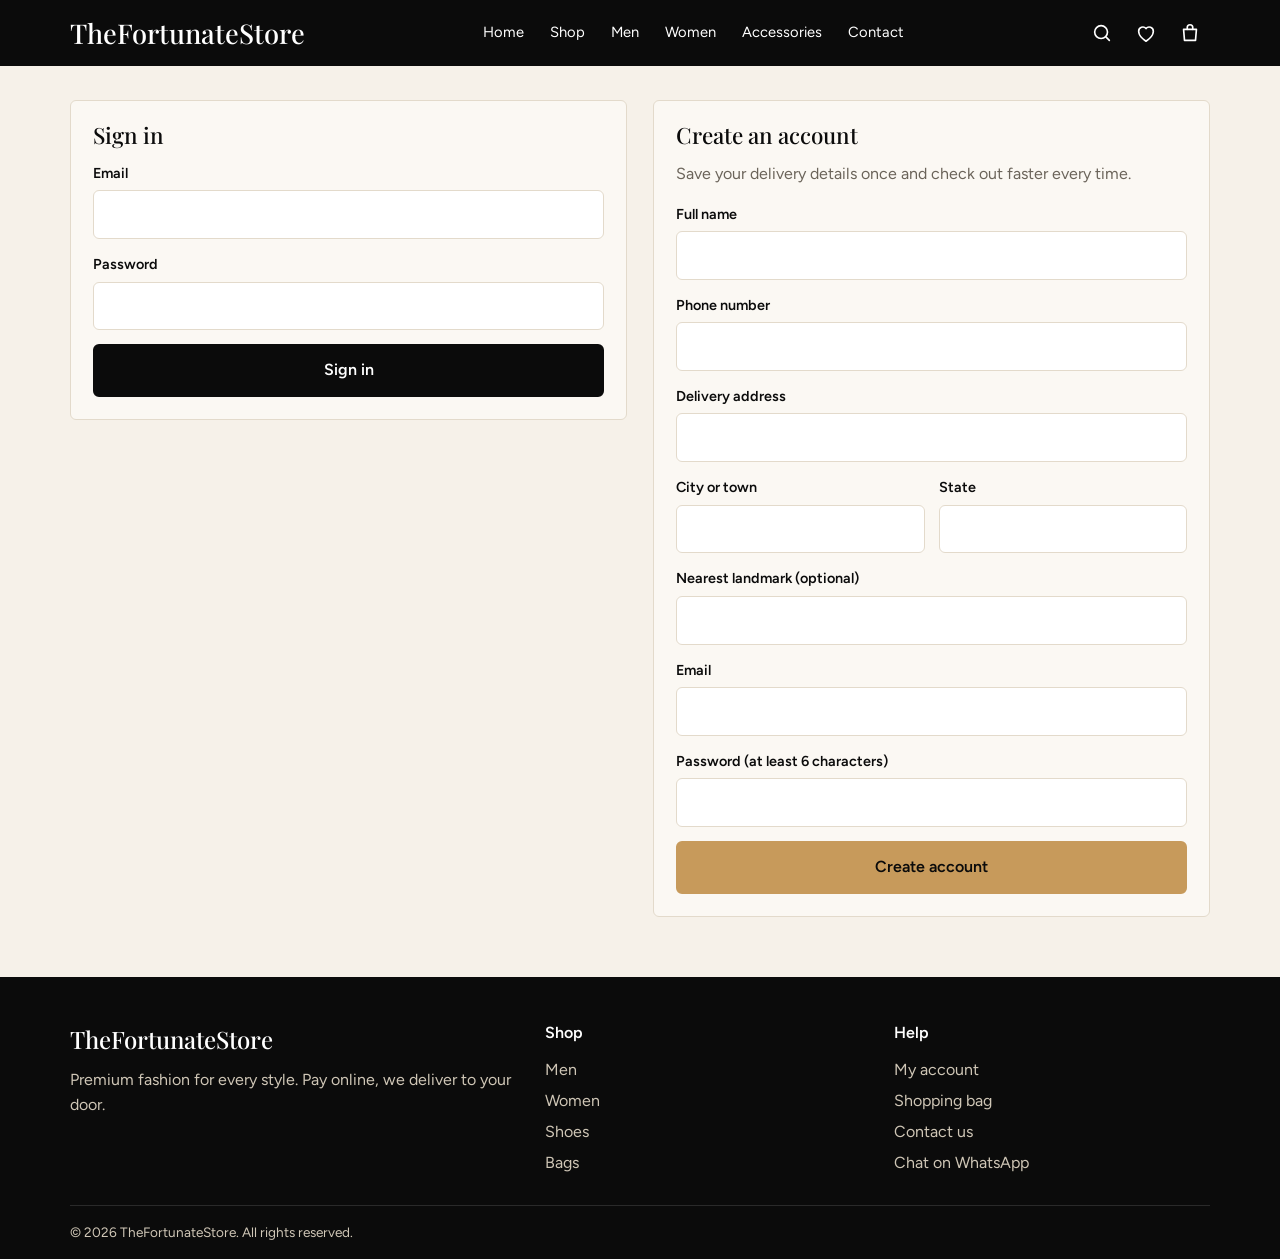
==== account.html @ ab5afd3c "first commit" ====
<!doctype html>
<html lang="en">
<head>
<meta charset="utf-8">
<meta name="viewport" content="width=device-width,initial-scale=1">
<title>My account | TheFortunateStore</title>
<link rel="preconnect" href="https://fonts.googleapis.com"><link rel="preconnect" href="https://fonts.gstatic.com" crossorigin>
<link href="https://fonts.googleapis.com/css2?family=Playfair+Display:wght@500;600&family=Figtree:wght@400;500;600;700&display=swap" rel="stylesheet">
<link rel="stylesheet" href="css/style.css">
</head>
<body>
<div id="hdr"></div>
<div class="wrap" id="main"></div>
<div id="ftr"></div>
<script src="js/config.js"></script>
<script src="js/products.js"></script>
<script src="js/app.js"></script>
<script>
const qs = new URLSearchParams(location.search);
const next = qs.get("next");
const goNext = () => { location.href = next === "cart" ? "cart.html" : "account.html"; };
const val = id => $("#" + id).value.trim();
const showMsg = (id, m) => { const e = $("#" + id); e.textContent = m; e.style.display = "block"; };

const addressFields = (u = {}) => `
  <div class="field"><label for="address">Delivery address</label><input id="address" value="${esc(u.address || "")}" autocomplete="street-address"></div>
  <div class="two">
    <div class="field"><label for="city">City or town</label><input id="city" value="${esc(u.city || "")}"></div>
    <div class="field"><label for="state">State</label><input id="state" value="${esc(u.state || "")}"></div>
  </div>
  <div class="field"><label for="landmark">Nearest landmark (optional)</label><input id="landmark" value="${esc(u.landmark || "")}"></div>`;
const profileFields = (u = {}) => `
  <div class="field"><label for="name">Full name</label><input id="name" value="${esc(u.name || "")}" autocomplete="name"></div>
  <div class="field"><label for="phone">Phone number</label><input id="phone" type="tel" value="${esc(u.phone || "")}" autocomplete="tel"></div>`;

function signedOut() {
  $("#main").innerHTML = `<div class="signed">
    <div class="box"><h2>Sign in</h2>
      <div id="e1" class="msg err" style="display:none"></div>
      <form id="login" novalidate>
        <div class="field"><label for="le">Email</label><input id="le" type="email" autocomplete="email"></div>
        <div class="field"><label for="lp">Password</label><input id="lp" type="password" autocomplete="current-password"></div>
        <button class="btn dark block" type="submit">Sign in</button>
      </form></div>
    <div class="box"><h2>Create an account</h2>
      <p class="muted" style="margin-bottom:16px">Save your delivery details once and check out faster every time.</p>
      <div id="e2" class="msg err" style="display:none"></div>
      <form id="signup" novalidate>
        ${profileFields()}${addressFields()}
        <div class="field"><label for="se">Email</label><input id="se" type="email" autocomplete="email"></div>
        <div class="field"><label for="sp">Password (at least 6 characters)</label><input id="sp" type="password" autocomplete="new-password"></div>
        <button class="btn block" type="submit">Create account</button>
      </form></div></div>`;
  $("#login").onsubmit = async e => {
    e.preventDefault();
    const email = val("le").toLowerCase(), u = users()[email];
    if (!u || u.hash !== await sha(val("lp"))) return showMsg("e1", "That email and password don't match. Check both and try again, or create an account.");
    LS.set("session", email); goNext();
  };
  $("#signup").onsubmit = async e => {
    e.preventDefault();
    const d = { name: val("name"), phone: val("phone"), state: val("state"), address: val("address"), city: val("city"), landmark: val("landmark"), email: val("se").toLowerCase() };
    if (["name", "phone", "address", "city", "state"].some(k => !d[k])) return showMsg("e2", "Fill in all the delivery details so we know where to send your order.");
    if (!/^\S+@\S+\.\S+$/.test(d.email)) return showMsg("e2", "Enter a valid email address, for example name@gmail.com.");
    if (val("sp").length < 6) return showMsg("e2", "Choose a password with at least 6 characters.");
    if (users()[d.email]) return showMsg("e2", "There is already an account with that email. Sign in on the left.");
    d.hash = await sha(val("sp")); saveUser(d); LS.set("session", d.email); goNext();
  };
}

const orderRow = (o, short) => {
  const p = byId(o.items[0].id);
  return `<div class="order">${p ? art(p) : ""}<div style="flex:1"><b>Order #${esc(o.ref)}</b> <span class="pill">Order received</span>
    <div class="muted" style="font-size:.88rem">${new Date(o.date).toLocaleDateString("en-NG", { day: "numeric", month: "short", year: "numeric" })}${short ? "" : ", " + o.items.map(i => `${i.qty} x ${esc(i.name)}`).join(", ")}</div></div><b>${money(o.total)}</b></div>`;
};

function signedIn(u) {
  const mine = LS.get("orders", []).filter(o => o.owner === u.email);
  const spent = mine.reduce((n, o) => n + o.total, 0), saved = wishes().map(byId).filter(Boolean);
  let tab = qs.get("tab") || "dash";
  const TABS = [["dash", "Dashboard"], ["orders", "My Orders"], ["address", "My Addresses"], ["profile", "My Profile"], ["saved", "Saved Items"]];
  const views = {
    dash: () => `<div class="sec-head" style="margin:0"><div><h2>My Dashboard</h2><p class="muted">Track your orders and manage your account.</p></div><a class="btn" href="shop.html">Keep shopping</a></div>
      <div class="stats"><div class="stat"><b>${mine.length}</b><span>Total orders</span></div><div class="stat"><b>${mine.reduce((n, o) => n + o.items.reduce((m, i) => m + i.qty, 0), 0)}</b><span>Items bought</span></div><div class="stat"><b>${saved.length}</b><span>Saved items</span></div><div class="stat"><b>${money(spent)}</b><span>Total spent</span></div></div>
      <div class="sec-head"><h2 style="font-size:1.3rem">Recent Orders</h2></div>${mine.length ? mine.slice(0, 3).map(o => orderRow(o, true)).join("") : `<div class="empty"><p>No orders yet.</p><a class="btn" style="margin-top:14px" href="shop.html">Start shopping</a></div>`}`,
    orders: () => `<h2 style="margin-bottom:16px">My Orders</h2>${mine.length ? mine.map(o => orderRow(o)).join("") : `<div class="empty"><p>No orders yet.</p><a class="btn" style="margin-top:14px" href="shop.html">Start shopping</a></div>`}`,
    address: () => `<h2 style="margin-bottom:6px">My Addresses</h2><p class="muted" style="margin-bottom:18px">We deliver to this address. You can change it for any order at checkout.</p>
      <div class="box" style="max-width:520px"><div id="m1" class="msg err" style="display:none"></div><div id="m2" class="msg ok" style="display:none">Address saved.</div>
      <form id="fa" novalidate>${addressFields(u)}<button class="btn block" type="submit">Save address</button></form></div>`,
    profile: () => `<h2 style="margin-bottom:18px">My Profile</h2>
      <div class="box" style="max-width:520px"><div id="m1" class="msg err" style="display:none"></div><div id="m2" class="msg ok" style="display:none">Profile saved.</div>
      <form id="fp" novalidate>${profileFields(u)}<div class="field"><label>Email</label><input value="${esc(u.email)}" disabled></div><button class="btn block" type="submit">Save profile</button></form></div>`,
    saved: () => `<h2 style="margin-bottom:18px">Saved Items</h2>${saved.length ? `<div class="grid">${saved.map(tile).join("")}</div>` : `<div class="empty"><p>Tap the heart on any product to save it here.</p><a class="btn" style="margin-top:14px" href="shop.html">Browse products</a></div>`}`
  };
  const draw = () => {
    $("#main").innerHTML = `<div class="dash"><aside>
      <div class="who"><div class="avatar">${esc(u.name.split(" ").map(w => w[0]).slice(0, 2).join("").toUpperCase())}</div><b>${esc(u.name)}</b><div class="muted" style="font-size:.85rem">${esc(u.email)}</div></div>
      <nav class="dnav">${TABS.map(([k, l]) => `<button data-t="${k}" class="${tab === k ? "on" : ""}">${l}</button>`).join("")}<button id="out">Logout</button></nav></aside>
      <main>${views[tab]()}</main></div>`;
    $$(".dnav [data-t]").forEach(b => b.onclick = () => { tab = b.dataset.t; draw(); });
    $("#out").onclick = () => { LS.set("session", null); location.href = "index.html"; };
    const save = (id, keys) => { const f = $(id); if (!f) return; f.onsubmit = e => {
      e.preventDefault(); const d = Object.fromEntries(keys.map(k => [k, val(k)]));
      if (keys.filter(k => k !== "landmark").some(k => !d[k])) { $("#m2").style.display = "none"; return showMsg("m1", "Fill in all the required details."); }
      $("#m1").style.display = "none"; Object.assign(u, d); saveUser(u); $("#m2").style.display = "block"; layout("account");
    }; };
    save("#fa", ["address", "city", "state", "landmark"]); save("#fp", ["name", "phone"]);
  };
  draw();
}

layout("account");
const me = currentUser();
me ? signedIn(me) : signedOut();
</script>
</body>
</html>
---- css/style.css ----
:root{
  --ink:#0B0B0B; --ink2:#1C1C1C; --paper:#F6F1E9; --white:#FFFFFF; --card:#FBF8F3;
  --gold:#C79A5B; --gold-d:#A47A3F; --gold-l:#EFE0C8;
  --line:#E3DACB; --muted:#6B645A; --err:#B3261E;
  --serif:"Playfair Display","Georgia",serif;
  --sans:"Figtree","Segoe UI",system-ui,sans-serif;
  --r:6px; --wrap:1180px;
}
*{box-sizing:border-box;margin:0;padding:0}
html{scroll-behavior:smooth}
body{font-family:var(--sans);color:var(--ink);background:var(--paper);line-height:1.55;font-size:16px;-webkit-font-smoothing:antialiased}
img,svg{display:block;max-width:100%}
a{color:inherit;text-decoration:none}
button,input,select,textarea{font:inherit;color:inherit}
:focus-visible{outline:3px solid var(--gold);outline-offset:2px}
.wrap{max-width:var(--wrap);margin:0 auto;padding:0 20px}
h1,h2{font-family:var(--serif);font-weight:500;line-height:1.12}
h1{font-size:clamp(2.4rem,5.5vw,4.2rem)}
h2{font-size:clamp(1.5rem,3vw,2.1rem)}
h3{font-size:1rem;font-weight:600}
p{max-width:62ch}
.muted{color:var(--muted)}
.sec{padding:48px 0}
.sec-head{display:flex;justify-content:space-between;align-items:end;gap:16px;margin-bottom:22px;flex-wrap:wrap}
.link{font-size:.9rem;font-weight:600;color:var(--gold-d)}
.link:hover{text-decoration:underline}

.btn{display:inline-flex;align-items:center;justify-content:center;gap:8px;padding:12px 24px;border-radius:var(--r);border:2px solid var(--gold);background:var(--gold);color:var(--ink);font-weight:600;cursor:pointer;transition:background .15s,color .15s,border-color .15s}
.btn:hover{background:var(--gold-d);border-color:var(--gold-d);color:#fff}
.btn.dark{background:var(--ink);border-color:var(--ink);color:#fff}
.btn.dark:hover{background:var(--ink2);border-color:var(--ink2)}
.btn.ghost{background:transparent;color:var(--ink);border-color:var(--ink)}
.btn.ghost:hover{background:var(--ink);color:#fff}
.btn.block{width:100%}
.btn.sm{padding:8px 14px;font-size:.88rem}
.btn[disabled]{opacity:.5;cursor:not-allowed}

/* header */
.top{background:var(--card);color:#070707;font-size:.8rem;border-bottom:1px solid #2A2A2A}
.top .wrap{display:flex;justify-content:space-between;gap:12px;padding-top:7px;padding-bottom:7px}
.top a:hover{color:var(--gold)}
header.site{background:var(--ink);color:#fff;position:sticky;top:0;z-index:20}
.bar{display:flex;align-items:center;justify-content:space-between;gap:16px;height:66px}
.logo{font-family:var(--serif);font-size:1.7rem;font-weight:500}
.nav{display:flex;gap:26px;font-size:.92rem}
.nav a{padding:6px 0;border-bottom:2px solid transparent}
.nav a:hover{color:var(--gold)}
.nav a.on{color:var(--gold);border-color:var(--gold)}
.tools{display:flex;align-items:center;gap:4px}
.tools a{position:relative;display:grid;place-items:center;width:40px;height:40px;border-radius:50%}
.tools a:hover{color:var(--gold)}
.count{position:absolute;top:2px;right:0;background:var(--gold);color:var(--ink);border-radius:999px;min-width:18px;height:18px;display:none;place-items:center;font-size:.7rem;font-weight:700;padding:0 4px}
.menu-btn{display:none;background:none;border:0;padding:8px;cursor:pointer;color:#fff}

/* simple hero (other pages) */
.hero{background:linear-gradient(90deg,rgba(11,11,11,.92) 15%,rgba(11,11,11,.45)),url(../images/hero.jpg) center/cover,linear-gradient(120deg,#0B0B0B,#3A2C1B);color:#fff}
.hero .wrap{padding-top:110px;padding-bottom:110px}
.hero small{display:block;font-family:var(--serif);color:var(--gold);font-size:1.05rem;margin-bottom:10px}
.hero h1{margin-bottom:16px}
.hero p{font-size:1.1rem;color:#E4DACA;margin-bottom:26px}

.strip{background:var(--card);border-bottom:1px solid var(--line)}
.strip .wrap{display:grid;grid-template-columns:repeat(4,1fr);gap:18px;padding-top:18px;padding-bottom:18px}
.strip div{display:flex;gap:12px;align-items:center}
.strip svg{width:28px;height:28px;color:var(--gold-d);flex:none}
.strip b{display:block;font-size:.9rem}
.strip span{color:var(--muted);font-size:.82rem}

/* category tiles */
.cats{display:grid;grid-template-columns:repeat(6,1fr);gap:14px}
.cat{position:relative;aspect-ratio:3/4;border-radius:var(--r);overflow:hidden;display:flex;align-items:end;padding:12px;color:#fff;font-weight:600;font-size:.92rem;background:#2B2622;transition:transform .2s}
.cat:hover{transform:translateY(-4px)}
.cat img{position:absolute;inset:0;width:100%;height:100%;object-fit:cover;z-index:1}
.cat::after{content:"";position:absolute;inset:0;z-index:2;background:linear-gradient(transparent 45%,rgba(0,0,0,.65))}
.cat .slot{position:absolute;inset:8px;display:grid;place-items:center;text-align:center;padding:8px;border:1.5px dashed #5A5249;border-radius:4px;font-size:.72rem;font-weight:400;color:#BFB5A5}
.cat .lbl{position:relative;z-index:3}

/* products */
.grid{display:grid;grid-template-columns:repeat(4,1fr);gap:18px}
.card{position:relative;background:var(--card);border:1px solid var(--line);border-radius:var(--r);overflow:hidden;transition:box-shadow .2s,transform .2s}
.card:hover{box-shadow:0 12px 26px rgba(11,11,11,.12);transform:translateY(-3px)}
.art{aspect-ratio:4/5;display:grid;place-items:center;background:#EDE6DA;position:relative}
.art svg{width:44%;height:auto}
.art img{width:100%;height:100%;object-fit:cover;position:absolute;inset:0;z-index:1}
.art .slot{position:absolute;inset:8px;display:grid;place-items:center;text-align:center;padding:8px;border:1.5px dashed #CDBFA8;border-radius:4px;font-size:.74rem;line-height:1.35;color:var(--muted)}
.thumbs .art .slot,.line .art .slot,.order .art .slot{display:none}
.heart{position:absolute;top:10px;right:10px;width:34px;height:34px;border-radius:50%;border:0;background:rgba(255,255,255,.9);cursor:pointer;display:grid;place-items:center;z-index:2}
.heart svg{width:18px;height:18px;fill:none;stroke:var(--ink);stroke-width:2}
.heart.on svg{fill:var(--gold-d);stroke:var(--gold-d)}
.meta{padding:12px 14px 14px}
.meta h3{font-size:.92rem;margin-bottom:2px}
.price{font-weight:700}
.meta .btn{margin-top:10px;width:100%;background:var(--ink);border-color:var(--ink);color:#fff;font-size:.85rem;padding:9px}
.meta .btn:hover{background:var(--gold-d);border-color:var(--gold-d)}
.grid.list{grid-template-columns:1fr}
.grid.list .card{display:grid;grid-template-columns:150px 1fr;align-items:center}
.grid.list .art{aspect-ratio:1}
.grid.list .meta .btn{width:auto}

/* shop layout */
.banner{background:linear-gradient(90deg,rgba(11,11,11,.9),rgba(11,11,11,.4)),url(../images/shop-banner.jpg) center/cover,linear-gradient(120deg,#0B0B0B,#3A2C1B);color:#fff}
.banner .wrap{padding-top:54px;padding-bottom:54px}
.banner p{color:#E4DACA;margin-top:8px}
.shop{display:grid;grid-template-columns:220px 1fr;gap:34px;padding:34px 0 60px;align-items:start}
.side h3{font-family:var(--serif);font-size:1.25rem;font-weight:500;margin-bottom:12px}
.side a,.side button.cl{display:flex;justify-content:space-between;width:100%;padding:10px 4px;border:0;border-bottom:1px solid var(--line);background:none;text-align:left;cursor:pointer;font-size:.92rem}
.side a.on,.side button.on{color:var(--gold-d);font-weight:700}
.side a:hover,.side button:hover{color:var(--gold-d)}
.toolbar{display:flex;align-items:center;gap:12px;flex-wrap:wrap;margin-bottom:18px;font-size:.9rem}
.toolbar .sp{flex:1}
.toolbar input,.toolbar select{width:auto;padding:8px 10px}
.view{display:inline-flex;border:1.5px solid var(--line);border-radius:var(--r);overflow:hidden}
.view button{border:0;background:var(--white);padding:6px 10px;cursor:pointer}
.view button.on{background:var(--ink);color:#fff}
.empty{text-align:center;padding:60px 20px;color:var(--muted)}

/* forms */
.field{display:flex;flex-direction:column;gap:6px;margin-bottom:14px}
.field label{font-weight:600;font-size:.9rem}
input,select,textarea{width:100%;padding:11px 13px;border:1.5px solid var(--line);border-radius:var(--r);background:var(--white)}
input:focus,select:focus,textarea:focus{outline:none;border-color:var(--ink)}
.two{display:grid;grid-template-columns:1fr 1fr;gap:14px}
.msg{padding:12px 16px;border-radius:var(--r);margin-bottom:16px;font-size:.93rem}
.msg.err{background:#FBE9E7;color:var(--err)}
.msg.ok{background:var(--gold-l);color:#5A4018}

/* product page */
.crumbs{font-size:.82rem;color:var(--muted);padding:18px 0 0}
.crumbs a:hover{color:var(--gold-d)}
.pd{display:grid;grid-template-columns:80px 1.1fr 1fr;gap:20px;padding:20px 0 30px}
.thumbs{display:flex;flex-direction:column;gap:10px}
.thumbs button{border:2px solid transparent;border-radius:var(--r);padding:0;cursor:pointer;overflow:hidden;background:none}
.thumbs button.on{border-color:var(--gold)}
.thumbs .art{aspect-ratio:1}
.thumbs .art svg{width:50%}
.pd .main .art{border-radius:var(--r);aspect-ratio:1}
.pd .main .art svg{width:36%}
.pd h1{font-family:var(--sans);font-weight:700;font-size:1.7rem;margin-bottom:6px}
.pd .price{font-size:1.6rem;display:block;margin-bottom:14px}
.swatches{display:flex;gap:10px;margin:8px 0 18px}
.sw{width:30px;height:30px;border-radius:50%;border:2px solid #fff;box-shadow:0 0 0 1.5px var(--line);cursor:pointer}
.sw.on{box-shadow:0 0 0 2px var(--ink)}
.opts{display:flex;flex-wrap:wrap;gap:8px;margin:8px 0 18px}
.opt{padding:8px 16px;border:1.5px solid var(--line);border-radius:var(--r);background:var(--white);cursor:pointer;font-size:.92rem}
.opt.on{border-color:var(--ink);background:var(--ink);color:#fff}
.qty{display:inline-flex;align-items:center;border:1.5px solid var(--line);border-radius:var(--r);background:var(--white)}
.qty button{width:36px;height:36px;border:0;background:none;font-size:1.2rem;cursor:pointer}
.qty span{min-width:28px;text-align:center;font-weight:600}
.perks{display:grid;gap:6px;margin-top:18px;font-size:.88rem;color:var(--muted)}
.ptabs{display:flex;gap:26px;border-bottom:1px solid var(--line);margin-top:10px}
.ptabs button{background:none;border:0;padding:12px 0;cursor:pointer;font-weight:600;color:var(--muted);border-bottom:2px solid transparent}
.ptabs button.on{color:var(--ink);border-color:var(--ink)}
.ptab{padding:18px 0 10px}

/* cart */
.cart-grid{display:grid;grid-template-columns:1.3fr 1fr;gap:26px;padding:30px 0 56px;align-items:start}
.box{background:var(--card);border:1px solid var(--line);border-radius:var(--r);padding:22px}
.box h2{font-size:1.4rem;margin-bottom:14px}
.line{display:grid;grid-template-columns:84px 1fr auto;gap:16px;padding:16px 0;border-bottom:1px solid var(--line);align-items:center}
.line:last-child{border-bottom:0}
.line .art{aspect-ratio:1;border-radius:var(--r)}
.line .art svg{width:52%}
.rm{background:none;border:0;color:var(--muted);font-weight:600;cursor:pointer;font-size:.85rem;padding:4px 0}
.rm:hover{color:var(--err)}
.sum{display:flex;justify-content:space-between;padding:6px 0}
.sum.total{border-top:1px solid var(--line);margin-top:8px;padding-top:14px;font-weight:700;font-size:1.15rem}
.secure{display:flex;gap:12px;align-items:center;background:var(--card);border:1px solid var(--line);border-radius:var(--r);padding:14px 18px;margin-top:16px;font-size:.9rem}
.secure svg{width:28px;height:28px;color:var(--gold-d);flex:none}
.done{text-align:center;padding:70px 20px}
.done h1{font-size:clamp(2rem,4vw,3rem);margin-bottom:12px}
.done p{margin:0 auto 24px}

/* dashboard */
.dash{display:grid;grid-template-columns:230px 1fr;gap:30px;padding:34px 0 60px;align-items:start}
.who{text-align:center;padding:10px 0 18px}
.avatar{width:64px;height:64px;border-radius:50%;background:var(--gold-l);color:var(--gold-d);display:grid;place-items:center;font-weight:700;font-size:1.3rem;margin:0 auto 8px}
.dnav button{display:block;width:100%;text-align:left;padding:11px 14px;border:0;background:none;border-radius:var(--r);cursor:pointer;font-weight:500}
.dnav button.on{background:var(--white);font-weight:700;box-shadow:0 0 0 1px var(--line)}
.dnav button:hover{background:var(--white)}
.stats{display:grid;grid-template-columns:repeat(4,1fr);gap:14px;margin:20px 0 28px}
.stat{background:var(--card);border:1px solid var(--line);border-radius:var(--r);padding:18px;text-align:center}
.stat b{display:block;font-size:1.5rem;font-family:var(--serif);font-weight:500}
.stat span{color:var(--muted);font-size:.85rem}
.order{display:flex;gap:14px;align-items:center;border:1px solid var(--line);border-radius:var(--r);padding:12px 14px;margin-bottom:12px;background:var(--card)}
.order .art{width:64px;aspect-ratio:1;border-radius:var(--r);flex:none}
.order .art svg{width:50%}
.pill{display:inline-block;background:var(--gold-l);color:#5A4018;border-radius:999px;font-size:.75rem;font-weight:600;padding:2px 10px}
.signed{display:grid;grid-template-columns:1fr 1fr;gap:26px;padding:34px 0 60px;align-items:start}

/* contact */
.chead{background:linear-gradient(90deg,rgba(11,11,11,.92) 35%,rgba(11,11,11,.4)),url(../images/contact-banner.jpg) center/cover,linear-gradient(120deg,#0B0B0B,#3A2C1B);color:#fff}
.chead .wrap{padding-top:60px;padding-bottom:60px}
.chead p{color:#E4DACA;margin:10px 0 24px}
.ci{display:flex;gap:14px;align-items:center;margin-bottom:14px}
.ci svg{width:30px;height:30px;color:var(--gold);flex:none}
.ci a:hover{color:var(--gold)}
.contact{display:grid;grid-template-columns:1.3fr 1fr;gap:34px;padding:36px 0 60px;align-items:start}
details{border:1px solid var(--line);border-radius:var(--r);background:var(--card);margin-bottom:10px}
summary{cursor:pointer;padding:14px 16px;font-weight:600;list-style:none;display:flex;justify-content:space-between}
summary::after{content:"+";color:var(--gold-d)}
details[open] summary::after{content:"−"}
details p{padding:0 16px 16px;color:var(--muted)}

footer.site{background:var(--ink);color:#CFC6B6}
.foot{display:grid;grid-template-columns:1.4fr 1fr 1fr;gap:32px;padding:44px 0 26px}
.foot h3{color:#fff;margin-bottom:10px}
.foot a{display:block;padding:3px 0}
.foot a:hover{color:var(--gold)}
.copy{border-top:1px solid #2A2A2A;padding:16px 0;font-size:.85rem}

.toast{position:fixed;left:50%;bottom:26px;transform:translate(-50%,20px);background:var(--ink);color:#fff;padding:12px 22px;border-radius:999px;opacity:0;pointer-events:none;transition:.25s;z-index:50;font-weight:500;border:1px solid var(--gold)}
.toast.show{opacity:1;transform:translate(-50%,0)}

/* ===== Home page hero carousel with background video ===== */
.hero-car{position:relative;overflow:hidden;background:#0B0B0B;color:#fff}

/* the moving video behind everything */
.bg-video{position:absolute;inset:0;width:100%;height:100%;object-fit:cover;z-index:0}
/* dark layer so the white words stay easy to read. Smaller numbers let more video show */
.video-shade{position:absolute;inset:0;z-index:1;background:linear-gradient(90deg,rgba(11,11,11,.85) 25%,rgba(11,11,11,.5))}

/* the slides sit on top of the video */
.slides{position:relative;z-index:2;height:600px}
.slide{position:absolute;inset:0;opacity:0;visibility:hidden;transition:opacity .9s ease,visibility .9s;background:transparent}
.slide.on{opacity:1;visibility:visible}

/* writing on the left, photo on the right */
.slide .wrap{height:100%;display:grid;grid-template-columns:1fr 1fr;gap:48px;align-items:center}
.slide .txt{display:flex;flex-direction:column;align-items:flex-start}
.slide small{font-family:var(--serif);color:var(--gold);font-size:1.05rem;margin-bottom:10px}
.slide h1{margin-bottom:14px;max-width:12ch}
.slide p{font-size:1.1rem;color:#E4DACA;margin-bottom:26px;max-width:44ch}
.slide .pic{position:relative;height:420px;overflow:hidden;border-radius:10px;background:rgba(28,24,20,.6)}
.slide .pic::before{content:"Your photo goes here";position:absolute;inset:0;display:grid;place-items:center;border:2px dashed rgba(255,255,255,.3);border-radius:10px;color:rgba(255,255,255,.6);font-size:.9rem}
.slide .pic img{position:absolute;z-index:1;inset:0;width:100%;height:100%;object-fit:cover}

/* text rises into place */
.slide.on small,.slide.on h1,.slide.on p,.slide.on .btn{animation:rise .8s both}
.slide.on h1{animation-delay:.12s}
.slide.on p{animation-delay:.24s}
.slide.on .btn{animation-delay:.36s}
@keyframes rise{from{opacity:0;transform:translateY(18px)}to{opacity:1;transform:none}}

/* arrows and dots */
.car-arrow{position:absolute;top:50%;transform:translateY(-50%);z-index:5;width:44px;height:44px;border-radius:50%;border:1.5px solid rgba(255,255,255,.5);background:rgba(11,11,11,.45);color:#fff;font-size:1.4rem;cursor:pointer}
.car-arrow:hover{background:var(--gold);border-color:var(--gold);color:var(--ink)}
.car-arrow.prev{left:16px}
.car-arrow.next{right:16px}
.dots{position:absolute;left:0;right:0;bottom:20px;z-index:5;display:flex;justify-content:center;gap:10px}
.dots button{width:34px;height:4px;border:0;border-radius:2px;background:rgba(255,255,255,.4);cursor:pointer;padding:0}
.dots button.on{background:var(--gold)}

/* ===== Phones and tablets ===== */
@media (max-width:900px){
  .grid{grid-template-columns:repeat(2,1fr)}
  .cats{grid-template-columns:repeat(3,1fr)}
  .strip .wrap{grid-template-columns:1fr 1fr}
  .shop,.cart-grid,.dash,.signed,.contact{grid-template-columns:1fr}
  .pd{grid-template-columns:1fr}
  .thumbs{flex-direction:row;order:2}
  .thumbs button{width:70px}
  .stats{grid-template-columns:1fr 1fr}
  .foot{grid-template-columns:1fr}
  .hero .wrap{padding-top:70px;padding-bottom:70px}
  .menu-btn{display:block}
  .nav{display:none;position:absolute;top:66px;left:0;right:0;background:var(--ink);flex-direction:column;gap:0;padding:8px 20px 16px;border-bottom:1px solid #2A2A2A}
  .nav.open{display:flex}
  .nav a{padding:12px 0}
  .top .l{display:none}

  .car-arrow{display:none}
  .slides{height:660px}
  .slide .wrap{grid-template-columns:1fr;gap:20px;align-content:center;padding-bottom:36px}
  .slide .pic{height:230px}
}
@media (max-width:520px){
  .two{grid-template-columns:1fr}
  .grid{gap:10px}
  .sec{padding:36px 0}
}

/* ===== Reduced motion: no slide animation and no video ===== */
@media (prefers-reduced-motion:reduce){
  *{transition:none!important;scroll-behavior:auto!important}
  .slide.on small,.slide.on h1,.slide.on p,.slide.on .btn{animation:none}
  .bg-video{display:none}
}
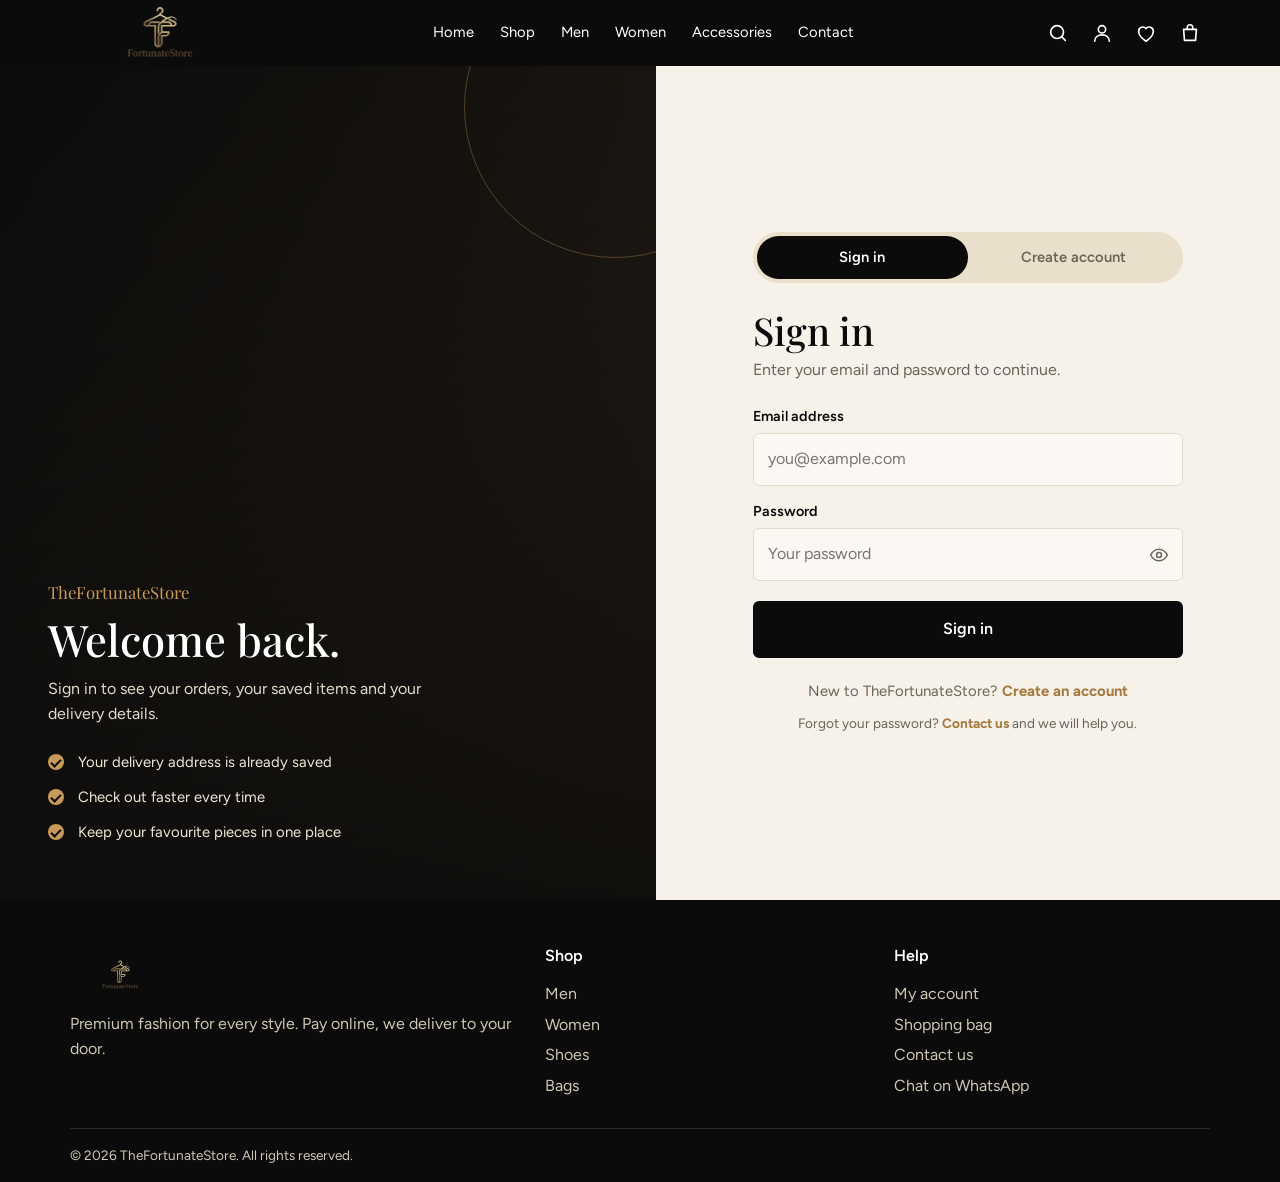
==== commit 3e4adbf7: "first commit" ====
--- a/account.html
+++ b/account.html
@@ -111,7 +111,7 @@
 
 layout("account");
 const me = currentUser();
-me ? signedIn(me) : signedOut();
+me ? signedIn(me) : location.replace("sign-in.html" + (next ? "?next=" + (next === "cart" ? "cart.html" : "account.html") : ""));
 </script>
 </body>
-</html>
+</html>
--- a/css/style.css
+++ b/css/style.css
@@ -41,7 +41,11 @@
 .top a:hover{color:var(--gold)}
 header.site{background:var(--ink);color:#fff;position:sticky;top:0;z-index:20}
 .bar{display:flex;align-items:center;justify-content:space-between;gap:16px;height:66px}
-.logo{font-family:var(--serif);font-size:1.7rem;font-weight:500}
+.logo{display:flex;align-items:center;height:px;font-family:var(--serif);font-size:1.5rem;font-weight:500}
+.logo img{height:100px;width:auto;max-width:200px;object-fit:contain}
+.logo.nologo::before{content:"Your logo here";display:grid;place-items:center;height:42px;padding:0 16px;border:1.5px dashed rgba(255,255,255,.45);border-radius:6px;font-family:var(--sans);font-size:.78rem;font-weight:400;color:rgba(255,255,255,.7)}
+.foot .logo{height:56px;margin-bottom:12px}
+.foot .logo img{height:56px}
 .nav{display:flex;gap:26px;font-size:.92rem}
 .nav a{padding:6px 0;border-bottom:2px solid transparent}
 .nav a:hover{color:var(--gold)}
@@ -98,9 +102,18 @@
 .grid.list .meta .btn{width:auto}
 
 /* shop layout */
-.banner{background:linear-gradient(90deg,rgba(11,11,11,.9),rgba(11,11,11,.4)),url(../images/shop-banner.jpg) center/cover,linear-gradient(120deg,#0B0B0B,#3A2C1B);color:#fff}
-.banner .wrap{padding-top:54px;padding-bottom:54px}
-.banner p{color:#E4DACA;margin-top:8px}
+/* Banner: photo background with centered words, like the home hero */
+.banner{position:relative;overflow:hidden;color:#fff;text-align:center;background:linear-gradient(120deg,#0B0B0B,#3A2C1B)}
+.banner .bg{position:absolute;inset:0;width:100%;height:100%;object-fit:cover;z-index:0}
+.banner .shade{position:absolute;inset:0;z-index:1;background:rgba(11,11,11,.55)}
+.banner .wrap{position:relative;z-index:2;display:flex;flex-direction:column;align-items:center;justify-content:center;min-height:340px;padding-top:54px;padding-bottom:54px}
+.banner small{font-family:var(--serif);color:var(--gold);font-size:1.05rem;margin-bottom:10px}
+.banner h1{margin-bottom:12px;max-width:16ch}
+.banner p{color:#F1E8D8;margin:0 auto;max-width:46ch;font-size:1.05rem}
+.banner small,.banner h1,.banner p{animation:rise .7s both}
+.banner h1{animation-delay:.1s}.banner p{animation-delay:.2s}
+@media (max-width:900px){.banner .wrap{min-height:260px;padding-top:40px;padding-bottom:40px}.banner .shade{background:rgba(11,11,11,.62)}}
+@media (prefers-reduced-motion:reduce){.banner small,.banner h1,.banner p{animation:none}}
 .shop{display:grid;grid-template-columns:220px 1fr;gap:34px;padding:34px 0 60px;align-items:start}
 .side h3{font-family:var(--serif);font-size:1.25rem;font-weight:500;margin-bottom:12px}
 .side a,.side button.cl{display:flex;justify-content:space-between;width:100%;padding:10px 4px;border:0;border-bottom:1px solid var(--line);background:none;text-align:left;cursor:pointer;font-size:.92rem}
@@ -211,37 +224,28 @@
 .toast{position:fixed;left:50%;bottom:26px;transform:translate(-50%,20px);background:var(--ink);color:#fff;padding:12px 22px;border-radius:999px;opacity:0;pointer-events:none;transition:.25s;z-index:50;font-weight:500;border:1px solid var(--gold)}
 .toast.show{opacity:1;transform:translate(-50%,0)}
 
-/* ===== Home page hero carousel with background video ===== */
+/* ===== Home page: navigation overlaps the hero so there is no line between them ===== */
+body.home #hdr{height:0}
+body.home header.site{position:fixed;top:0;left:0;right:0;background:linear-gradient(rgba(11,11,11,.7),rgba(11,11,11,0));transition:background .25s}
+body.home header.site.solid{background:var(--ink)}
+
+/* ===== Home page hero carousel (the photo is the slide background) ===== */
 .hero-car{position:relative;overflow:hidden;background:#0B0B0B;color:#fff}
-
-/* the moving video behind everything */
-.bg-video{position:absolute;inset:0;width:100%;height:100%;object-fit:cover;z-index:0}
-/* dark layer so the white words stay easy to read. Smaller numbers let more video show */
-.video-shade{position:absolute;inset:0;z-index:1;background:linear-gradient(90deg,rgba(11,11,11,.85) 25%,rgba(11,11,11,.5))}
-
-/* the slides sit on top of the video */
-.slides{position:relative;z-index:2;height:600px}
-.slide{position:absolute;inset:0;opacity:0;visibility:hidden;transition:opacity .9s ease,visibility .9s;background:transparent}
+.slides{position:relative;height:640px}
+.slide{position:absolute;inset:0;opacity:0;visibility:hidden;transition:opacity .9s ease,visibility .9s;background:linear-gradient(120deg,#1C1814,#0B0B0B)}
 .slide.on{opacity:1;visibility:visible}
-
-/* writing on the left, photo on the right */
-.slide .wrap{height:100%;display:grid;grid-template-columns:1fr 1fr;gap:48px;align-items:center}
-.slide .txt{display:flex;flex-direction:column;align-items:flex-start}
+.slide .bg{position:absolute;z-index:1;inset:0;width:100%;height:100%;object-fit:cover}
+/* dark layer so the centered white words stay easy to read. Smaller numbers show more of the photo */
+.slide .shade{position:absolute;z-index:2;inset:0;background:rgba(11,11,11,.55)}
+.slide .wrap{position:relative;z-index:3;height:100%;padding-top:66px;display:flex;flex-direction:column;justify-content:center;align-items:center;text-align:center}
 .slide small{font-family:var(--serif);color:var(--gold);font-size:1.05rem;margin-bottom:10px}
-.slide h1{margin-bottom:14px;max-width:12ch}
-.slide p{font-size:1.1rem;color:#E4DACA;margin-bottom:26px;max-width:44ch}
-.slide .pic{position:relative;height:420px;overflow:hidden;border-radius:10px;background:rgba(28,24,20,.6)}
-.slide .pic::before{content:"Your photo goes here";position:absolute;inset:0;display:grid;place-items:center;border:2px dashed rgba(255,255,255,.3);border-radius:10px;color:rgba(255,255,255,.6);font-size:.9rem}
-.slide .pic img{position:absolute;z-index:1;inset:0;width:100%;height:100%;object-fit:cover}
-
-/* text rises into place */
+.slide h1{margin-bottom:14px;max-width:16ch}
+.slide p{font-size:1.1rem;color:#F1E8D8;margin:0 auto 26px;max-width:46ch}
 .slide.on small,.slide.on h1,.slide.on p,.slide.on .btn{animation:rise .8s both}
 .slide.on h1{animation-delay:.12s}
 .slide.on p{animation-delay:.24s}
 .slide.on .btn{animation-delay:.36s}
 @keyframes rise{from{opacity:0;transform:translateY(18px)}to{opacity:1;transform:none}}
-
-/* arrows and dots */
 .car-arrow{position:absolute;top:50%;transform:translateY(-50%);z-index:5;width:44px;height:44px;border-radius:50%;border:1.5px solid rgba(255,255,255,.5);background:rgba(11,11,11,.45);color:#fff;font-size:1.4rem;cursor:pointer}
 .car-arrow:hover{background:var(--gold);border-color:var(--gold);color:var(--ink)}
 .car-arrow.prev{left:16px}
@@ -260,28 +264,100 @@
   .thumbs{flex-direction:row;order:2}
   .thumbs button{width:70px}
   .stats{grid-template-columns:1fr 1fr}
-  .foot{grid-template-columns:1fr}
-  .hero .wrap{padding-top:70px;padding-bottom:70px}
+  /* footer stays in two columns on small screens */
+  .foot{grid-template-columns:1fr 1fr;gap:26px 20px}
+  .foot>div:first-child{grid-column:1/-1}
   .menu-btn{display:block}
   .nav{display:none;position:absolute;top:66px;left:0;right:0;background:var(--ink);flex-direction:column;gap:0;padding:8px 20px 16px;border-bottom:1px solid #2A2A2A}
   .nav.open{display:flex}
   .nav a{padding:12px 0}
   .top .l{display:none}
+  .hero .wrap{padding-top:70px;padding-bottom:70px}
 
   .car-arrow{display:none}
-  .slides{height:660px}
-  .slide .wrap{grid-template-columns:1fr;gap:20px;align-content:center;padding-bottom:36px}
-  .slide .pic{height:230px}
+  .slides{height:590px}
+  .slide .shade{background:rgba(11,11,11,.62)}
 }
 @media (max-width:520px){
   .two{grid-template-columns:1fr}
   .grid{gap:10px}
   .sec{padding:36px 0}
-}
-
-/* ===== Reduced motion: no slide animation and no video ===== */
+  .logo img{max-width:150px}
+}
 @media (prefers-reduced-motion:reduce){
   *{transition:none!important;scroll-behavior:auto!important}
   .slide.on small,.slide.on h1,.slide.on p,.slide.on .btn{animation:none}
-  .bg-video{display:none}
+}
+/* ===== Shop page: horizontal category tiles (photo backgrounds) ===== */
+.shop.top{grid-template-columns:minmax(0,1fr);gap:22px;padding-top:28px}
+.shop.top>*{min-width:0;max-width:100%}
+.cattiles{display:flex;align-items:center;gap:12px;overflow-x:auto;padding:4px 2px 12px;scroll-snap-type:x proximity;scrollbar-width:thin}
+.ct-all{flex:none;padding:9px 16px;border:1.5px solid var(--ink);border-radius:999px;background:transparent;font-weight:600;font-size:.85rem;cursor:pointer;white-space:nowrap}
+.ct-all:hover{background:var(--ink);color:#fff}
+.ct-all.on{background:var(--ink);color:#fff}
+.ct{position:relative;flex:0 0 112px;aspect-ratio:3/4;scroll-snap-align:start;overflow:hidden;display:flex;align-items:flex-end;padding:9px;border:2px solid transparent;border-radius:var(--r);background:linear-gradient(150deg,#2B2622,#0B0B0B);color:#fff;text-align:left;cursor:pointer;transition:transform .2s,border-color .2s}
+.ct img{position:absolute;inset:0;width:100%;height:100%;object-fit:cover;z-index:1}
+.ct::after{content:"";position:absolute;inset:0;z-index:2;background:linear-gradient(transparent 45%,rgba(0,0,0,.7))}
+.ct-l{position:relative;z-index:3;font-weight:600;font-size:.8rem;line-height:1.2}
+.ct:hover{transform:translateY(-3px)}
+.ct.on{border-color:var(--gold)}
+/* phones and tablets: the row becomes a swipe carousel that stays inside the screen */
+@media (max-width:900px){
+  .cattiles{scroll-snap-type:x mandatory;overscroll-behavior-x:contain;-webkit-overflow-scrolling:touch;scrollbar-width:none;padding-right:28px;
+    -webkit-mask-image:linear-gradient(90deg,#000 90%,transparent);mask-image:linear-gradient(90deg,#000 90%,transparent)}
+  .cattiles::-webkit-scrollbar{display:none}
+  .ct{flex-basis:104px}
+}
+@media (max-width:520px){.ct{flex-basis:92px}.ct-l{font-size:.74rem}}
+
+/* ===== Sign in / Create account pages ===== */
+.auth{display:grid;grid-template-columns:1.05fr 1fr;min-height:calc(100vh - 66px)}
+.auth-art{position:relative;overflow:hidden;color:#fff;display:flex;align-items:flex-end;background:linear-gradient(135deg,#0B0B0B,#3A2C1B)}
+.auth-art img{position:absolute;inset:0;width:100%;height:100%;object-fit:cover}
+.auth-art::before{content:"";position:absolute;inset:0;z-index:1;background:linear-gradient(rgba(11,11,11,.35),rgba(11,11,11,.88))}
+.auth-art::after{content:"";position:absolute;z-index:1;top:-110px;right:-110px;width:300px;height:300px;border-radius:50%;border:1px solid rgba(199,154,91,.35)}
+.auth-copy{position:relative;z-index:2;padding:56px 48px}
+.auth-copy small{display:block;font-family:var(--serif);color:var(--gold);font-size:1.05rem;margin-bottom:10px}
+.auth-copy h2{font-size:clamp(1.9rem,3.4vw,2.8rem);margin-bottom:14px}
+.auth-copy p{color:#E4DACA;max-width:38ch}
+.auth-copy ul{list-style:none;margin-top:24px;display:grid;gap:12px}
+.auth-copy li{position:relative;padding-left:30px;font-size:.93rem;color:#F1E8D8}
+.auth-copy li::before{content:"";position:absolute;left:0;top:3px;width:16px;height:16px;border-radius:50%;background:var(--gold)}
+.auth-copy li::after{content:"";position:absolute;left:5px;top:6px;width:4px;height:8px;border:solid var(--ink);border-width:0 2px 2px 0;transform:rotate(45deg)}
+.auth-form{display:grid;place-items:center;padding:48px 24px;background:var(--paper)}
+.auth-card{width:100%;max-width:430px}
+.auth-card.wide{max-width:600px}
+.auth-tabs{display:grid;grid-template-columns:1fr 1fr;background:#EADFCB;border-radius:999px;padding:4px;margin-bottom:26px}
+.auth-tabs a{text-align:center;padding:10px;border-radius:999px;font-weight:600;font-size:.92rem;color:var(--muted);transition:background .15s,color .15s}
+.auth-tabs a.on{background:var(--ink);color:#fff}
+.auth-tabs a:not(.on):hover{color:var(--ink)}
+.auth-card h1{font-size:clamp(1.8rem,3.4vw,2.4rem);margin-bottom:6px}
+.auth-sub{margin-bottom:22px}
+#note:empty{display:none}
+.auth-step{font-family:var(--serif);font-weight:500;font-size:1.1rem;color:var(--gold-d);margin:22px 0 12px;padding-bottom:8px;border-bottom:1px solid var(--line)}
+.auth-step:first-of-type{margin-top:0}
+.auth-card input,.auth-card select{padding:13px 14px;background:var(--card)}
+.auth-card input:focus,.auth-card select:focus{border-color:var(--gold);box-shadow:0 0 0 3px rgba(199,154,91,.2)}
+.pw{position:relative}
+.pw input{padding-right:48px}
+.eye{position:absolute;right:4px;top:50%;transform:translateY(-50%);width:40px;height:40px;border:0;background:none;color:var(--muted);cursor:pointer;display:grid;place-items:center}
+.eye:hover{color:var(--gold-d)}
+.eye svg{width:20px;height:20px}
+.meter{height:4px;border-radius:2px;background:var(--line);overflow:hidden;margin-top:2px}
+.meter i{display:block;height:100%;width:0;background:var(--err);transition:width .25s,background .25s}
+.meter i[data-s="2"]{background:#D9822B}
+.meter i[data-s="3"]{background:var(--gold)}
+.meter i[data-s="4"]{background:#4C8B4A}
+.auth-btn{padding:14px 24px;font-size:1rem;margin-top:6px;background:var(--ink);border-color:var(--ink);color:#fff}
+.auth-btn:hover{background:var(--gold-d);border-color:var(--gold-d)}
+.auth-alt{text-align:center;margin:22px auto 0;color:var(--muted);font-size:.93rem}
+.auth-alt a,.auth-help a{color:var(--gold-d);font-weight:700}
+.auth-alt a:hover,.auth-help a:hover{text-decoration:underline}
+.auth-help{text-align:center;margin:10px auto 0;color:var(--muted);font-size:.85rem}
+@media (max-width:900px){
+  .auth{grid-template-columns:1fr;min-height:0}
+  .auth-art{min-height:0}
+  .auth-copy{padding:32px 22px}
+  .auth-copy ul{display:none}
+  .auth-form{padding:32px 18px 56px}
 }
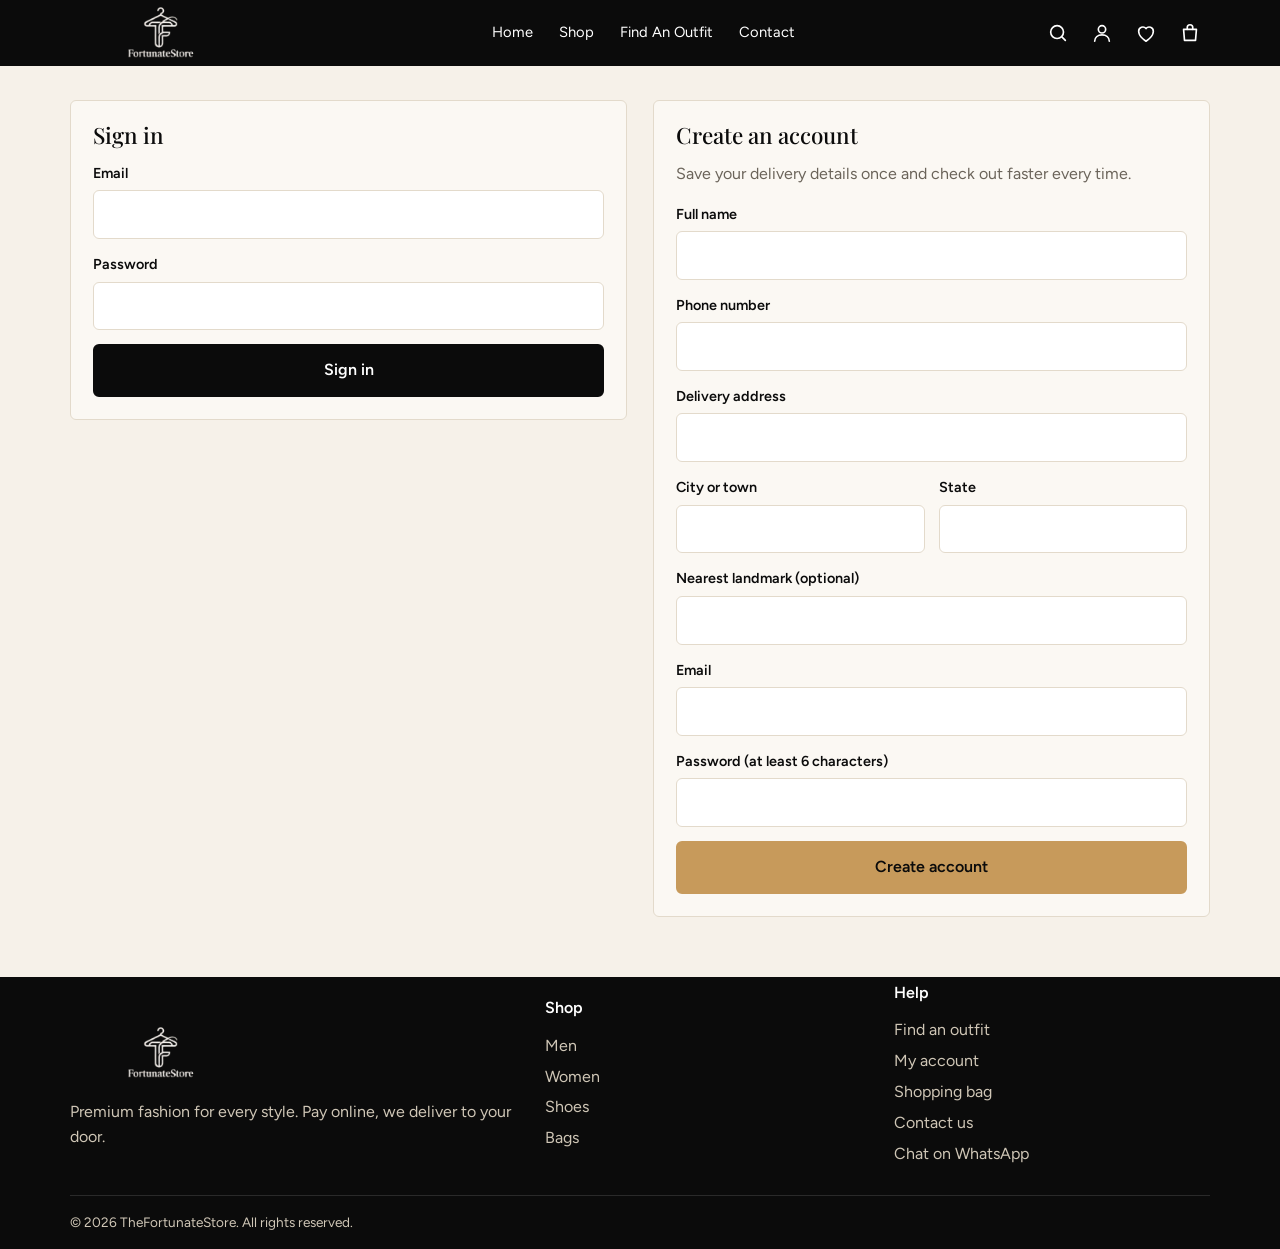
==== commit 166a5160: "first commit" ====
--- a/account.html
+++ b/account.html
@@ -78,7 +78,7 @@
   const mine = LS.get("orders", []).filter(o => o.owner === u.email);
   const spent = mine.reduce((n, o) => n + o.total, 0), saved = wishes().map(byId).filter(Boolean);
   let tab = qs.get("tab") || "dash";
-  const TABS = [["dash", "Dashboard"], ["orders", "My Orders"], ["address", "My Addresses"], ["profile", "My Profile"], ["saved", "Saved Items"]];
+  const TABS = [["dash", "Dashboard"], ["orders", "My Orders"], ["address", "My Addresses"], ["profile", "My Profile"], ["requests", "Outfit Requests"], ["saved", "Saved Items"]];
   const views = {
     dash: () => `<div class="sec-head" style="margin:0"><div><h2>My Dashboard</h2><p class="muted">Track your orders and manage your account.</p></div><a class="btn" href="shop.html">Keep shopping</a></div>
       <div class="stats"><div class="stat"><b>${mine.length}</b><span>Total orders</span></div><div class="stat"><b>${mine.reduce((n, o) => n + o.items.reduce((m, i) => m + i.qty, 0), 0)}</b><span>Items bought</span></div><div class="stat"><b>${saved.length}</b><span>Saved items</span></div><div class="stat"><b>${money(spent)}</b><span>Total spent</span></div></div>
@@ -90,6 +90,9 @@
     profile: () => `<h2 style="margin-bottom:18px">My Profile</h2>
       <div class="box" style="max-width:520px"><div id="m1" class="msg err" style="display:none"></div><div id="m2" class="msg ok" style="display:none">Profile saved.</div>
       <form id="fp" novalidate>${profileFields(u)}<div class="field"><label>Email</label><input value="${esc(u.email)}" disabled></div><button class="btn block" type="submit">Save profile</button></form></div>`,
+    requests: () => { const r = LS.get("requests", []).filter(x => x.owner === u.email);
+      return `<div class="sec-head" style="margin:0 0 16px"><div><h2>Outfit Requests</h2><p class="muted">Photos you sent us to find. We message you when we have a match in stock.</p></div><a class="btn" href="find-outfit.html">New request</a></div>` +
+        (r.length ? r.map(reqRow).join("") : `<div class="empty"><p>No requests yet. Saw something you love? Send us a photo.</p><a class="btn" style="margin-top:14px" href="find-outfit.html">Find an outfit</a></div>`); },
     saved: () => `<h2 style="margin-bottom:18px">Saved Items</h2>${saved.length ? `<div class="grid">${saved.map(tile).join("")}</div>` : `<div class="empty"><p>Tap the heart on any product to save it here.</p><a class="btn" style="margin-top:14px" href="shop.html">Browse products</a></div>`}`
   };
   const draw = () => {
@@ -111,7 +114,7 @@
 
 layout("account");
 const me = currentUser();
-me ? signedIn(me) : location.replace("sign-in.html" + (next ? "?next=" + (next === "cart" ? "cart.html" : "account.html") : ""));
+me ? signedIn(me) : signedOut();
 </script>
 </body>
 </html>
--- a/css/style.css
+++ b/css/style.css
@@ -15,8 +15,8 @@
 :focus-visible{outline:3px solid var(--gold);outline-offset:2px}
 .wrap{max-width:var(--wrap);margin:0 auto;padding:0 20px}
 h1,h2{font-family:var(--serif);font-weight:500;line-height:1.12}
-h1{font-size:clamp(2.4rem,5.5vw,4.2rem)}
-h2{font-size:clamp(1.5rem,3vw,2.1rem)}
+h1{font-size:clamp(1.5rem,5.5vw,4.2rem)}
+h2{font-size:clamp(1.3rem,3vw,2.1rem)}
 h3{font-size:1rem;font-weight:600}
 p{max-width:62ch}
 .muted{color:var(--muted)}
@@ -40,12 +40,12 @@
 .top .wrap{display:flex;justify-content:space-between;gap:12px;padding-top:7px;padding-bottom:7px}
 .top a:hover{color:var(--gold)}
 header.site{background:var(--ink);color:#fff;position:sticky;top:0;z-index:20}
-.bar{display:flex;align-items:center;justify-content:space-between;gap:16px;height:66px}
+.bar{display:flex;align-items:center;justify-content:space-between;gap:px;height:66px}
 .logo{display:flex;align-items:center;height:px;font-family:var(--serif);font-size:1.5rem;font-weight:500}
 .logo img{height:100px;width:auto;max-width:200px;object-fit:contain}
 .logo.nologo::before{content:"Your logo here";display:grid;place-items:center;height:42px;padding:0 16px;border:1.5px dashed rgba(255,255,255,.45);border-radius:6px;font-family:var(--sans);font-size:.78rem;font-weight:400;color:rgba(255,255,255,.7)}
-.foot .logo{height:56px;margin-bottom:12px}
-.foot .logo img{height:56px}
+.foot .logo{height:100px;}
+.foot .logo img{height:100px}
 .nav{display:flex;gap:26px;font-size:.92rem}
 .nav a{padding:6px 0;border-bottom:2px solid transparent}
 .nav a:hover{color:var(--gold)}
@@ -215,7 +215,7 @@
 details p{padding:0 16px 16px;color:var(--muted)}
 
 footer.site{background:var(--ink);color:#CFC6B6}
-.foot{display:grid;grid-template-columns:1.4fr 1fr 1fr;gap:32px;padding:44px 0 26px}
+.foot{display:grid;grid-template-columns:1.4fr 1fr 1fr;gap:32px;padding:4px 0 26px; align-items:center;}
 .foot h3{color:#fff;margin-bottom:10px}
 .foot a{display:block;padding:3px 0}
 .foot a:hover{color:var(--gold)}
@@ -333,7 +333,7 @@
 .auth-tabs a:not(.on):hover{color:var(--ink)}
 .auth-card h1{font-size:clamp(1.8rem,3.4vw,2.4rem);margin-bottom:6px}
 .auth-sub{margin-bottom:22px}
-#note:empty{display:none}
+.auth #note:empty{display:none}
 .auth-step{font-family:var(--serif);font-weight:500;font-size:1.1rem;color:var(--gold-d);margin:22px 0 12px;padding-bottom:8px;border-bottom:1px solid var(--line)}
 .auth-step:first-of-type{margin-top:0}
 .auth-card input,.auth-card select{padding:13px 14px;background:var(--card)}
@@ -360,4 +360,277 @@
   .auth-copy{padding:32px 22px}
   .auth-copy ul{display:none}
   .auth-form{padding:32px 18px 56px}
-}+}
+
+/* =====================================================================
+   Phone navigation: only the logo and a menu bar. Everything else opens inside it.
+   ===================================================================== */
+.nav-tools{display:none}
+.menu-btn{display:none;margin-left:auto}
+.menu-btn .bars{display:grid;gap:5px;width:24px}
+.menu-btn .bars i{display:block;height:2px;border-radius:2px;background:currentColor;transition:transform .3s,opacity .2s}
+.menu-btn[aria-expanded="true"] .bars i:nth-child(1){transform:translateY(7px) rotate(45deg)}
+.menu-btn[aria-expanded="true"] .bars i:nth-child(2){opacity:0}
+.menu-btn[aria-expanded="true"] .bars i:nth-child(3){transform:translateY(-7px) rotate(-45deg)}
+header.site{transition:transform .35s ease}
+header.site.away{transform:translateY(-100%)}
+body.home header.site{transition:background .25s,transform .35s ease}
+body.home header.site:has(.nav.open){background:var(--ink)}
+@media (max-width:900px){
+  .tools{display:none}
+  .menu-btn{display:block}
+  .logo img{height:50px}
+  .nav{display:flex;visibility:hidden;opacity:0;transform:translateY(-10px);pointer-events:none;max-height:calc(100vh - 66px);overflow-y:auto;transition:opacity .25s,transform .25s,visibility .25s}
+  .nav.open{visibility:visible;opacity:1;transform:none;pointer-events:auto}
+  .nav.open>*{animation:rise .4s both}
+  .nav.open>*:nth-child(2){animation-delay:.04s}.nav.open>*:nth-child(3){animation-delay:.08s}
+  .nav.open>*:nth-child(4){animation-delay:.12s}.nav.open>*:nth-child(5){animation-delay:.16s}
+  .nav.open>*:nth-child(6){animation-delay:.2s}.nav.open>*:nth-child(7){animation-delay:.24s}.nav.open>*:nth-child(8){animation-delay:.28s}
+  .nav a{border-bottom:1px solid #262626}
+  .nav a.on{border-color:#262626}
+  .nav-tools{display:flex;flex-direction:column;margin-top:10px;padding-top:6px;border-top:1px solid var(--gold)}
+  .nav-tools a{display:flex;align-items:center;gap:14px;padding:13px 0}
+  .nav-tools a svg{color:var(--gold)}
+  .nav-tools .count{position:static;margin-left:auto;display:none}
+}
+
+/* =====================================================================
+   Welcome splash (phones only)
+   ===================================================================== */
+#splash{position:fixed;inset:0;z-index:1000;display:none;place-items:center;background:#0B0B0B;color:#fff;overflow:hidden;text-align:center}
+@media (max-width:768px){#splash{display:grid}}
+.sp-glow{position:absolute;width:140vw;height:140vw;left:50%;top:50%;translate:-50% -50%;border-radius:50%;background:radial-gradient(circle,rgba(199,154,91,.28),transparent 60%);animation:spGlow 3s ease-in-out infinite alternate}
+.sp-in{position:relative;display:flex;flex-direction:column;align-items:center;padding:0 24px}
+.sp-mark{position:relative;width:132px;height:132px;display:grid;place-items:center;margin-bottom:26px}
+.sp-ring{position:absolute;inset:0;width:100%;height:100%;transform:rotate(-90deg)}
+.sp-ring circle{fill:none;stroke:var(--gold);stroke-width:1.5;stroke-dasharray:340;stroke-dashoffset:340;animation:spDraw 1.6s .2s cubic-bezier(.6,0,.2,1) forwards}
+.sp-logo{width:84px;height:84px;object-fit:contain;opacity:0;animation:spPop .9s .7s cubic-bezier(.2,1.4,.4,1) forwards}
+.sp-mono{font-family:var(--serif);font-size:3.4rem;font-weight:500;color:var(--gold);opacity:0;animation:spPop .9s .7s cubic-bezier(.2,1.4,.4,1) forwards}
+.sp-hi{font-family:var(--serif);color:var(--gold);font-size:1.05rem;letter-spacing:.2em;text-transform:uppercase;opacity:0;animation:rise .7s 1.1s both}
+.sp-name{font-size:clamp(1.9rem,9vw,2.6rem);margin:8px 0 10px;white-space:nowrap}
+.sp-name span{display:inline-block;opacity:0;transform:translateY(22px);animation:spLetter .6s forwards;animation-delay:calc(1.3s + var(--i) * .05s)}
+.sp-tag{color:#CFC6B6;font-size:.95rem;opacity:0;animation:rise .7s 2.2s both}
+.sp-bar{width:140px;height:3px;border-radius:2px;background:rgba(255,255,255,.15);margin-top:30px;overflow:hidden}
+.sp-bar i{display:block;height:100%;background:var(--gold);transform-origin:left;transform:scaleX(0);animation:spBar 3s .3s ease-in-out forwards}
+#splash.out{animation:spOut .9s cubic-bezier(.7,0,.2,1) forwards;pointer-events:none}
+@keyframes spDraw{to{stroke-dashoffset:0}}
+@keyframes spPop{from{opacity:0;transform:scale(.5) rotate(-12deg)}to{opacity:1;transform:none}}
+@keyframes spLetter{to{opacity:1;transform:none}}
+@keyframes spBar{to{transform:scaleX(1)}}
+@keyframes spGlow{from{opacity:.5;transform:scale(.9)}to{opacity:1;transform:scale(1.05)}}
+@keyframes spOut{to{transform:translateY(-100%)}}
+
+/* =====================================================================
+   Home: brand ribbon, trend videos, combo deals, flash deals
+   ===================================================================== */
+.eyebrow{display:block;font-family:var(--serif);font-weight:500;color:var(--gold-d);font-size:1rem;margin-bottom:6px}
+.small{font-size:.85rem}
+.ribbon{background:var(--ink);color:#fff;overflow:hidden;border-top:1px solid #2A2A2A;padding:15px 0;margin-top:20px}
+.rb-track{display:flex;width:max-content;animation:marq 38s linear infinite}
+.ribbon:hover .rb-track{animation-play-state:paused}
+.rb-track span{font-family:var(--serif);font-size:1.15rem;white-space:nowrap;padding:0 26px;display:flex;align-items:center;gap:52px}
+.rb-track span::after{content:"";width:9px;height:9px;background:var(--gold);transform:rotate(45deg);flex:none}
+@keyframes marq{to{transform:translateX(-50%)}}
+
+.trend{background:radial-gradient(120% 90% at 50% 0,#2E2217,#0B0B0B 72%);color:#fff;padding:64px 0 54px;overflow:hidden}
+.trend-head{display:flex;justify-content:space-between;align-items:end;gap:20px;flex-wrap:wrap;margin-bottom:30px}
+.trend-head h2{color:#fff}
+.trend-head p{color:#CFC6B6;max-width:40ch}
+.trend .eyebrow,.flash .eyebrow{color:var(--gold)}
+.tv-stage{overflow:hidden;padding:14px 0 22px}
+.tv-track{display:flex;gap:18px;transition:transform .85s cubic-bezier(.65,0,.2,1);will-change:transform;touch-action:pan-y}
+.tv-slide{position:relative;flex:0 0 min(74vw,800px);aspect-ratio:16/9;border-radius:14px;overflow:hidden;background:linear-gradient(135deg,#1C1814,#0B0B0B);opacity:.4;transform:scale(.88);transition:opacity .6s,transform .6s;cursor:pointer;box-shadow:0 30px 60px rgba(0,0,0,.45)}
+.tv-slide.on{opacity:1;transform:none;cursor:default}
+.tv-slide video{position:absolute;inset:0;width:100%;height:100%;object-fit:cover;z-index:1}
+.vslot{position:absolute;inset:14px;z-index:0;display:grid;place-items:center;text-align:center;border:1.5px dashed #5A5249;border-radius:10px;font-size:.78rem;color:#BFB5A5}
+.tv-slide::after{content:"";position:absolute;inset:0;z-index:2;pointer-events:none;background:linear-gradient(transparent 38%,rgba(0,0,0,.8))}
+.tv-cap{position:absolute;z-index:3;left:0;right:0;bottom:0;padding:26px 30px;display:flex;flex-direction:column;align-items:flex-start;gap:7px;transition:opacity .5s}
+.tv-slide:not(.on) .tv-cap{opacity:0}
+.tv-slide.on .tv-cap>*{animation:rise .7s both}
+.tv-slide.on .tv-cap>:nth-child(2){animation-delay:.1s}.tv-slide.on .tv-cap>:nth-child(3){animation-delay:.2s}.tv-slide.on .tv-cap>:nth-child(4){animation-delay:.3s}
+.tv-tag{background:var(--gold);color:var(--ink);font-weight:700;font-size:.72rem;letter-spacing:.08em;text-transform:uppercase;padding:4px 12px;border-radius:999px}
+.tv-cap h3{font-family:var(--serif);font-weight:500;font-size:clamp(1.4rem,2.8vw,2.1rem);line-height:1.15}
+.tv-cap p{color:#E4DACA;max-width:44ch;font-size:.95rem}
+.tv-ctrl{display:flex;justify-content:center;align-items:center;gap:18px}
+.tv-arrow{width:42px;height:42px;border-radius:50%;border:1.5px solid rgba(255,255,255,.45);background:transparent;color:#fff;font-size:1.4rem;cursor:pointer;transition:background .2s,color .2s,border-color .2s}
+.tv-arrow:hover{background:var(--gold);border-color:var(--gold);color:var(--ink)}
+.tv-arrow.dark{border-color:var(--ink);color:var(--ink)}
+.tv-dots{display:flex;gap:10px}
+.tv-dots button{position:relative;width:40px;height:4px;border:0;border-radius:2px;background:rgba(255,255,255,.25);overflow:hidden;padding:0;cursor:pointer}
+.tv-dots button i{position:absolute;inset:0;background:var(--gold);transform:scaleX(0);transform-origin:left}
+.tv-dots button.on i{animation:tvp 7s linear forwards}
+@keyframes tvp{to{transform:scaleX(1)}}
+@media (max-width:700px){
+  .trend{padding:48px 0 40px}
+  .tv-slide{flex-basis:80vw;aspect-ratio:4/5}
+  .tv-cap{padding:18px}
+}
+
+.combos{padding-top:56px}
+.combo-grid{display:grid;grid-template-columns:repeat(2,minmax(0,1fr));gap:20px}
+.combo{display:grid;grid-template-columns:minmax(0,.9fr) minmax(0,1fr);gap:18px;background:var(--card);border:1px solid var(--line);border-radius:14px;padding:16px;transition:box-shadow .25s,transform .25s}
+.combo:hover{box-shadow:0 18px 36px rgba(11,11,11,.13);transform:translateY(-4px)}
+.combo-art{position:relative;display:grid;grid-template-columns:1fr 1fr;gap:6px;aspect-ratio:1;align-self:start}
+.combo-art.n3 .cth:first-child{grid-row:span 2}
+.cth{position:relative;display:grid;place-items:center;overflow:hidden;border-radius:6px;background:#EDE6DA}
+.cth .art{position:absolute;inset:0;aspect-ratio:auto;width:100%;height:100%}
+.cth .art .slot{font-size:.66rem;inset:6px;padding:4px}
+.dp-row .cth .slot{display:none}
+.combo-badge{position:absolute;left:8px;top:8px;z-index:4;background:var(--ink);color:var(--gold);font-weight:700;font-size:.78rem;padding:4px 10px;border-radius:999px}
+.combo-body{display:flex;flex-direction:column;gap:7px;min-width:0}
+.combo-body h3{font-family:var(--serif);font-weight:500;font-size:1.45rem;line-height:1.15}
+.combo-body ul{list-style:none;display:grid;gap:3px;color:var(--muted);font-size:.88rem}
+.combo-body li::before{content:"+ ";color:var(--gold-d);font-weight:700}
+.combo-price{display:flex;align-items:baseline;gap:10px;margin-top:4px}
+.combo-price b{font-size:1.45rem}.combo-price s{color:var(--muted)}
+.combo-body .btn{margin-top:auto}
+@media (max-width:900px){.combo-grid{grid-template-columns:1fr}}
+@media (max-width:520px){.combo{grid-template-columns:1fr}.combo-art{max-width:320px}}
+
+.flash{background:linear-gradient(180deg,var(--paper),#EFE4D0);padding:56px 0 46px;overflow:hidden}
+.flash-head{display:flex;justify-content:space-between;align-items:end;gap:18px;flex-wrap:wrap;margin-bottom:14px}
+.flash .eyebrow{color:var(--gold-d)}
+.cd{display:flex;align-items:center;gap:8px}
+.cd div{background:var(--ink);color:#fff;border-radius:10px;min-width:60px;padding:9px 8px 7px;text-align:center}
+.cd b{display:block;font-family:var(--serif);font-size:1.6rem;font-weight:500;line-height:1}
+.cd b.flip{animation:flip .45s}
+.cd span{font-size:.62rem;text-transform:uppercase;letter-spacing:.1em;color:var(--gold)}
+.cd i{font-style:normal;font-weight:700;color:var(--gold-d);font-size:1.4rem}
+@keyframes flip{from{transform:rotateX(90deg);opacity:0}to{transform:none;opacity:1}}
+.rail{display:flex;gap:16px;overflow-x:auto;scroll-snap-type:x proximity;padding:16px 6px 22px;margin:0 -6px;scrollbar-width:none;cursor:grab;overscroll-behavior-x:contain}
+.rail::-webkit-scrollbar{display:none}
+.rail.drag{cursor:grabbing;scroll-snap-type:none}
+.fcard{position:relative;flex:0 0 232px;scroll-snap-align:start;background:var(--card);border:1px solid var(--line);border-radius:14px;overflow:hidden;box-shadow:0 8px 20px rgba(11,11,11,.08);transform:perspective(800px) rotateX(var(--rx,0deg)) rotateY(var(--ry,0deg));transition:transform .18s ease-out,box-shadow .25s;user-select:none;-webkit-user-select:none}
+.fcard:hover{box-shadow:0 24px 44px rgba(11,11,11,.22)}
+.fc-art{position:relative;aspect-ratio:4/5;background:#EDE6DA;overflow:hidden}
+.fc-art a{position:absolute;inset:0;display:grid;place-items:center}
+.fc-art .art{width:100%;height:100%;aspect-ratio:auto}
+.fc-art img{-webkit-user-drag:none}
+.fcard:hover .fc-art img{transform:scale(1.08)}
+.fc-art .heart{z-index:4}
+.fc-badge{position:absolute;top:10px;left:10px;z-index:4;background:var(--ink);color:var(--gold);font-weight:700;font-size:.8rem;padding:4px 10px;border-radius:999px;animation:pulse 2s ease-in-out infinite}
+@keyframes pulse{50%{transform:scale(1.1)}}
+.fc-glare{position:absolute;inset:0;z-index:3;pointer-events:none;opacity:0;transition:opacity .2s;background:radial-gradient(circle at var(--mx,50%) var(--my,50%),rgba(255,255,255,.4),transparent 55%)}
+.fcard:hover .fc-glare{opacity:1}
+.fc-body{padding:12px 14px 14px}
+.fc-body h3{font-size:.95rem;margin-bottom:4px}
+.fc-price{display:flex;align-items:baseline;gap:8px;margin-bottom:10px}
+.fc-price b{font-size:1.15rem;color:var(--gold-d)}.fc-price s{color:var(--muted);font-size:.85rem}
+.fc-body .btn{width:100%;background:var(--ink);border-color:var(--ink);color:#fff}
+.fc-body .btn:hover{background:var(--gold-d);border-color:var(--gold-d)}
+.fl-ctrl{display:flex;align-items:center;justify-content:center;gap:16px;font-size:.85rem}
+
+/* deal picker pop-up */
+.dp-ov{position:fixed;inset:0;z-index:200;display:grid;place-items:center;padding:16px;background:rgba(11,11,11,.62);backdrop-filter:blur(3px);animation:fade .25s both}
+.dp-ov.out{animation:fadeOut .2s forwards}
+.dp{position:relative;width:100%;max-width:560px;max-height:90vh;overflow-y:auto;background:var(--paper);border-radius:16px;padding:26px;animation:rise .35s both}
+.dp h2{font-size:1.6rem;padding-right:36px}
+.dp-sub{margin:4px 0 18px;font-size:.92rem}
+.dp-x{position:absolute;top:14px;right:14px;width:36px;height:36px;border-radius:50%;border:0;background:var(--white);font-size:1.4rem;line-height:1;cursor:pointer}
+.dp-x:hover{background:var(--ink);color:#fff}
+.dp-row{display:grid;grid-template-columns:78px 1fr;gap:14px;padding:14px 0;border-top:1px solid var(--line)}
+.dp-row .cth{aspect-ratio:1;align-self:start}
+.dp-pr s,.dp-total s{color:var(--muted);font-size:.85rem}
+.dp-lbl{font-size:.78rem;font-weight:600;margin-top:8px;color:var(--muted);text-transform:uppercase;letter-spacing:.06em}
+.dp-opts{margin:6px 0 4px}
+.dp-opts .opt{padding:6px 12px;font-size:.85rem}
+.dp-fixed{font-size:.88rem;margin-top:6px}
+.dp-foot{display:flex;justify-content:space-between;align-items:center;gap:14px;border-top:1px solid var(--line);padding-top:16px;margin-top:6px}
+.dp-total b{font-size:1.4rem}
+@media (max-width:600px){.dp-ov{place-items:end center;padding:0}.dp{border-radius:18px 18px 0 0;max-height:92vh;padding:22px 18px}}
+@keyframes fade{from{opacity:0}}
+@keyframes fadeOut{to{opacity:0}}
+
+/* =====================================================================
+   Site-wide motion
+   ===================================================================== */
+#prog{position:fixed;top:0;left:0;right:0;height:3px;z-index:60;pointer-events:none;background:linear-gradient(90deg,var(--gold-d),var(--gold),var(--gold-l));transform-origin:0 50%;transform:scaleX(0)}
+.btn{position:relative;overflow:hidden}
+.btn::after{content:"";position:absolute;inset:0;pointer-events:none;background:linear-gradient(110deg,transparent 30%,rgba(255,255,255,.35) 50%,transparent 70%);transform:translateX(-130%)}
+.btn:not([disabled]):hover::after{transform:translateX(130%);transition:transform .7s}
+.btn:active{transform:scale(.97)}
+.art{overflow:hidden}
+.art img{transition:transform .6s}
+.card:hover .art img{transform:scale(1.07)}
+.cat img{transition:transform .6s}
+.cat:hover img{transform:scale(1.09)}
+.slide.on .bg{animation:kb 9s ease-out both}
+@keyframes kb{from{transform:scale(1.14)}to{transform:scale(1)}}
+.bump{animation:bump .5s}
+.heart.pop svg{animation:bump .5s}
+@keyframes bump{35%{transform:scale(1.45)}100%{transform:none}}
+.tools a,.nav-tools a{transition:color .2s,transform .2s}
+.tools a:hover{transform:translateY(-2px)}
+.ct-all,.ct,.opt,.sw{transition:transform .2s,background .2s,border-color .2s,color .2s}
+.opt:hover{border-color:var(--ink)}
+
+@media (prefers-reduced-motion:reduce){
+  .rb-track,.sp-glow,.fc-badge,.slide.on .bg,.tv-dots button.on i{animation:none!important}
+  .tv-track{transition:none}
+  .tv-dots button.on i{transform:scaleX(1)}
+  #splash{display:none!important}
+}
+
+/* =====================================================================
+   Find an outfit
+   ===================================================================== */
+[hidden]{display:none!important}
+.nav a.find
+.nav a.find::before{content:"";display:inline-block;width:7px;height:7px;margin-right:7px;border-radius:50%;background:var(--gold);animation:pulse 2s ease-in-out infinite;vertical-align:middle}
+.finder{background:linear-gradient(135deg,#0B0B0B,#2E2217);color:#fff;padding:64px 0;overflow:hidden}
+.finder-in{display:grid;grid-template-columns:1.1fr .9fr;gap:44px;align-items:center}
+.finder .eyebrow{color:var(--gold)}
+.finder h2{color:#fff;margin-bottom:14px;max-width:18ch}
+.finder p{color:#CFC6B6;margin-bottom:20px}
+.finder-steps{list-style:none;display:grid;gap:10px;margin-bottom:26px}
+.finder-steps li{display:flex;align-items:center;gap:12px;color:#F1E8D8}
+.finder-steps b{display:grid;place-items:center;width:28px;height:28px;border-radius:50%;background:var(--gold);color:var(--ink);font-size:.85rem;flex:none}
+.finder-drop{position:relative;display:flex;flex-direction:column;align-items:center;justify-content:center;gap:8px;min-height:280px;padding:30px;text-align:center;border-radius:20px;border:2px dashed rgba(199,154,91,.6);background:rgba(255,255,255,.04);cursor:pointer;transition:background .25s,border-color .25s,transform .25s}
+.finder-drop svg{width:56px;height:56px;color:var(--gold);transition:transform .4s}
+.finder-drop b{font-family:var(--serif);font-weight:500;font-size:1.4rem}
+.finder-drop span:not(.fd-ring){color:#BFB5A5;font-size:.92rem}
+.fd-ring{position:absolute;inset:-2px;border-radius:20px;border:2px solid var(--gold);opacity:0;animation:ring 2.6s ease-out infinite;pointer-events:none}
+@keyframes ring{0%{opacity:.7;transform:scale(1)}100%{opacity:0;transform:scale(1.07)}}
+.finder-drop:hover,.finder-drop.over,.finder-drop:focus-visible{background:rgba(199,154,91,.12);border-color:var(--gold);transform:translateY(-4px)}
+.finder-drop:hover svg,.finder-drop.over svg{transform:translateY(-6px) scale(1.1)}
+@media (max-width:900px){.finder-in{grid-template-columns:1fr;gap:30px}.finder{padding:48px 0}.finder-drop{min-height:220px}}
+
+.fo-wrap{padding-top:34px;padding-bottom:60px}
+.fo-steps{list-style:none;display:grid;grid-template-columns:repeat(3,1fr);gap:16px;margin-bottom:30px}
+.fo-steps li{display:flex;gap:14px;align-items:flex-start;background:var(--card);border:1px solid var(--line);border-radius:12px;padding:16px}
+.fo-steps li>span{display:grid;place-items:center;width:34px;height:34px;border-radius:50%;background:var(--ink);color:var(--gold);font-family:var(--serif);font-size:1.1rem;flex:none}
+.fo-steps p{font-size:.9rem;margin-top:2px}
+.fo-grid{display:grid;grid-template-columns:minmax(0,1.5fr) minmax(0,1fr);gap:26px;align-items:start}
+.fo-card h2{margin-bottom:16px}
+.fo-side{display:grid;gap:18px;position:sticky;top:90px}
+.fo-h{font-family:var(--serif);font-weight:500;font-size:1.2rem;margin-bottom:10px}
+.fo-tips{list-style:none;display:grid;gap:10px;font-size:.92rem;color:var(--muted)}
+.fo-tips li{position:relative;padding-left:22px}
+.fo-tips li::before{content:"";position:absolute;left:0;top:6px;width:9px;height:9px;background:var(--gold);transform:rotate(45deg)}
+.drop{position:relative;border:2px dashed #CDBFA8;border-radius:14px;background:var(--card);min-height:230px;display:grid;place-items:center;padding:20px;cursor:pointer;transition:border-color .2s,background .2s,transform .2s}
+.drop:hover,.drop.over,.drop:focus-visible{border-color:var(--gold);background:#FFF9EE}
+.drop.over{transform:scale(1.01)}
+.drop.has{cursor:default;border-style:solid;border-color:var(--gold);padding:10px}
+.drop-empty{display:flex;flex-direction:column;align-items:center;gap:6px;text-align:center}
+.drop-empty svg{width:48px;height:48px;color:var(--gold-d);margin-bottom:4px}
+.drop-empty b{font-family:var(--serif);font-weight:500;font-size:1.25rem}
+.drop-btns{display:flex;gap:10px;flex-wrap:wrap;justify-content:center;margin-top:10px}
+.drop-prev{position:relative;width:100%;display:grid;place-items:center}
+.drop-prev img{max-height:360px;width:auto;max-width:100%;border-radius:10px;object-fit:contain}
+.drop-rm{position:absolute;top:8px;right:8px;width:34px;height:34px;border-radius:50%;border:0;background:rgba(11,11,11,.8);color:#fff;font-size:1.3rem;line-height:1;cursor:pointer}
+.drop-rm:hover{background:var(--err)}
+.chips{display:flex;flex-wrap:wrap;gap:8px}
+.chip{padding:8px 16px;border:1.5px solid var(--line);border-radius:999px;background:var(--white);cursor:pointer;font-size:.9rem;transition:all .2s}
+.chip:hover{border-color:var(--ink)}
+.chip.on{background:var(--ink);border-color:var(--ink);color:#fff}
+.fo-done{text-align:center;padding:34px 22px}
+.fo-done p{margin:0 auto 18px}
+.ok-ring{width:84px;height:84px;margin:0 auto 14px;fill:none;stroke:var(--gold-d);stroke-width:3;stroke-linecap:round;stroke-linejoin:round}
+.ok-ring circle{stroke-dasharray:215;stroke-dashoffset:215;animation:spDraw .8s ease forwards}
+.ok-ring path{stroke-dasharray:60;stroke-dashoffset:60;animation:spDraw .5s .6s ease forwards}
+.fo-prevdone img{max-height:200px;width:auto;margin:0 auto 20px;border-radius:12px;box-shadow:0 12px 30px rgba(11,11,11,.18)}
+.fo-actions{display:flex;gap:10px;justify-content:center;flex-wrap:wrap}
+.order.req{align-items:flex-start}
+.req-th{width:64px;height:80px;object-fit:cover;border-radius:6px;flex:none;background:#EDE6DA}
+.fo-side .order{margin-bottom:10px}
+@media (max-width:900px){.fo-steps{grid-template-columns:1fr}.fo-grid{grid-template-columns:minmax(0,1fr)}.fo-side{position:static}}
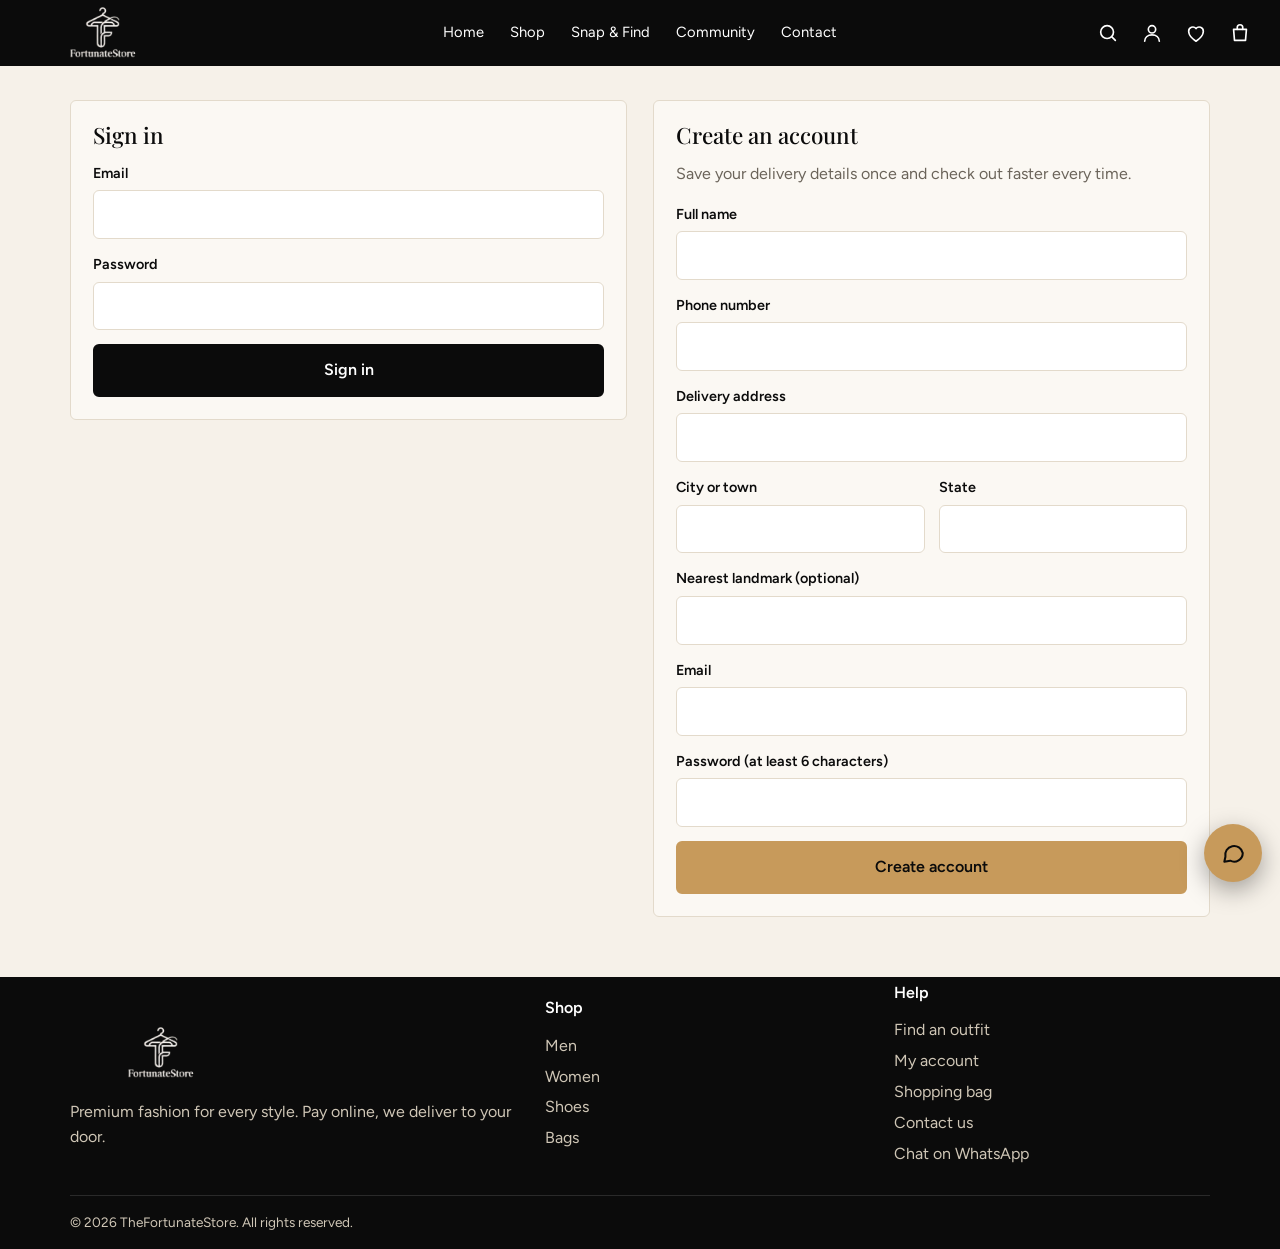
==== commit fc56a57d: "first commit" ====
--- a/account.html
+++ b/account.html
@@ -15,6 +15,7 @@
 <script src="js/config.js"></script>
 <script src="js/products.js"></script>
 <script src="js/app.js"></script>
+<script src="js/support-chat.js"></script>
 <script>
 const qs = new URLSearchParams(location.search);
 const next = qs.get("next");
--- a/css/style.css
+++ b/css/style.css
@@ -40,8 +40,10 @@
 .top .wrap{display:flex;justify-content:space-between;gap:12px;padding-top:7px;padding-bottom:7px}
 .top a:hover{color:var(--gold)}
 header.site{background:var(--ink);color:#fff;position:sticky;top:0;z-index:20}
-.bar{display:flex;align-items:center;justify-content:space-between;gap:px;height:66px}
-.logo{display:flex;align-items:center;height:px;font-family:var(--serif);font-size:1.5rem;font-weight:500}
+.bar{display:flex;align-items:center;justify-content:space-between;gap:16px;height:66px}
+/* Header runs the full width so the logo sits close to the left edge (change 12px for more or less space) */
+header.site .wrap.bar{max-width:none;padding-left:12px;padding-right:20px}
+.logo{display:flex;align-items:center;flex:0 0 auto;margin:0;font-family:var(--serif);font-size:1.5rem;font-weight:500}
 .logo img{height:100px;width:auto;max-width:200px;object-fit:contain}
 .logo.nologo::before{content:"Your logo here";display:grid;place-items:center;height:42px;padding:0 16px;border:1.5px dashed rgba(255,255,255,.45);border-radius:6px;font-family:var(--sans);font-size:.78rem;font-weight:400;color:rgba(255,255,255,.7)}
 .foot .logo{height:100px;}
@@ -240,7 +242,7 @@
 .slide .wrap{position:relative;z-index:3;height:100%;padding-top:66px;display:flex;flex-direction:column;justify-content:center;align-items:center;text-align:center}
 .slide small{font-family:var(--serif);color:var(--gold);font-size:1.05rem;margin-bottom:10px}
 .slide h1{margin-bottom:14px;max-width:16ch}
-.slide p{font-size:1.1rem;color:#F1E8D8;margin:0 auto 26px;max-width:46ch}
+.slide p{font-size:1.1rem;color:#EEEEEE;margin:0 auto 26px;max-width:46ch}
 .slide.on small,.slide.on h1,.slide.on p,.slide.on .btn{animation:rise .8s both}
 .slide.on h1{animation-delay:.12s}
 .slide.on p{animation-delay:.24s}
@@ -379,7 +381,7 @@
 @media (max-width:900px){
   .tools{display:none}
   .menu-btn{display:block}
-  .logo img{height:50px}
+  .logo img{height:100px}
   .nav{display:flex;visibility:hidden;opacity:0;transform:translateY(-10px);pointer-events:none;max-height:calc(100vh - 66px);overflow-y:auto;transition:opacity .25s,transform .25s,visibility .25s}
   .nav.open{visibility:visible;opacity:1;transform:none;pointer-events:auto}
   .nav.open>*{animation:rise .4s both}
@@ -544,7 +546,7 @@
 /* =====================================================================
    Site-wide motion
    ===================================================================== */
-#prog{position:fixed;top:0;left:0;right:0;height:3px;z-index:60;pointer-events:none;background:linear-gradient(90deg,var(--gold-d),var(--gold),var(--gold-l));transform-origin:0 50%;transform:scaleX(0)}
+#prog{display:none!important;position:fixed;top:0;left:0;right:0;height:3px;z-index:60;pointer-events:none;background:linear-gradient(90deg,var(--gold-d),var(--gold),var(--gold-l));transform-origin:0 50%;transform:scaleX(0)}
 .btn{position:relative;overflow:hidden}
 .btn::after{content:"";position:absolute;inset:0;pointer-events:none;background:linear-gradient(110deg,transparent 30%,rgba(255,255,255,.35) 50%,transparent 70%);transform:translateX(-130%)}
 .btn:not([disabled]):hover::after{transform:translateX(130%);transition:transform .7s}
@@ -633,4 +635,9 @@
 .order.req{align-items:flex-start}
 .req-th{width:64px;height:80px;object-fit:cover;border-radius:6px;flex:none;background:#EDE6DA}
 .fo-side .order{margin-bottom:10px}
-@media (max-width:900px){.fo-steps{grid-template-columns:1fr}.fo-grid{grid-template-columns:minmax(0,1fr)}.fo-side{position:static}}+@media (max-width:900px){.fo-steps{grid-template-columns:1fr}.fo-grid{grid-template-columns:minmax(0,1fr)}.fo-side{position:static}}
+/* ===== Logo on phones: pulls the logo left to cancel empty space inside the logo picture.
+   Make -30px a smaller number (-20px, -10px) if it goes too far left, or a bigger one (-40px) to go further. ===== */
+@media (max-width:900px){
+  .logo img{margin-left:-30px}
+}
